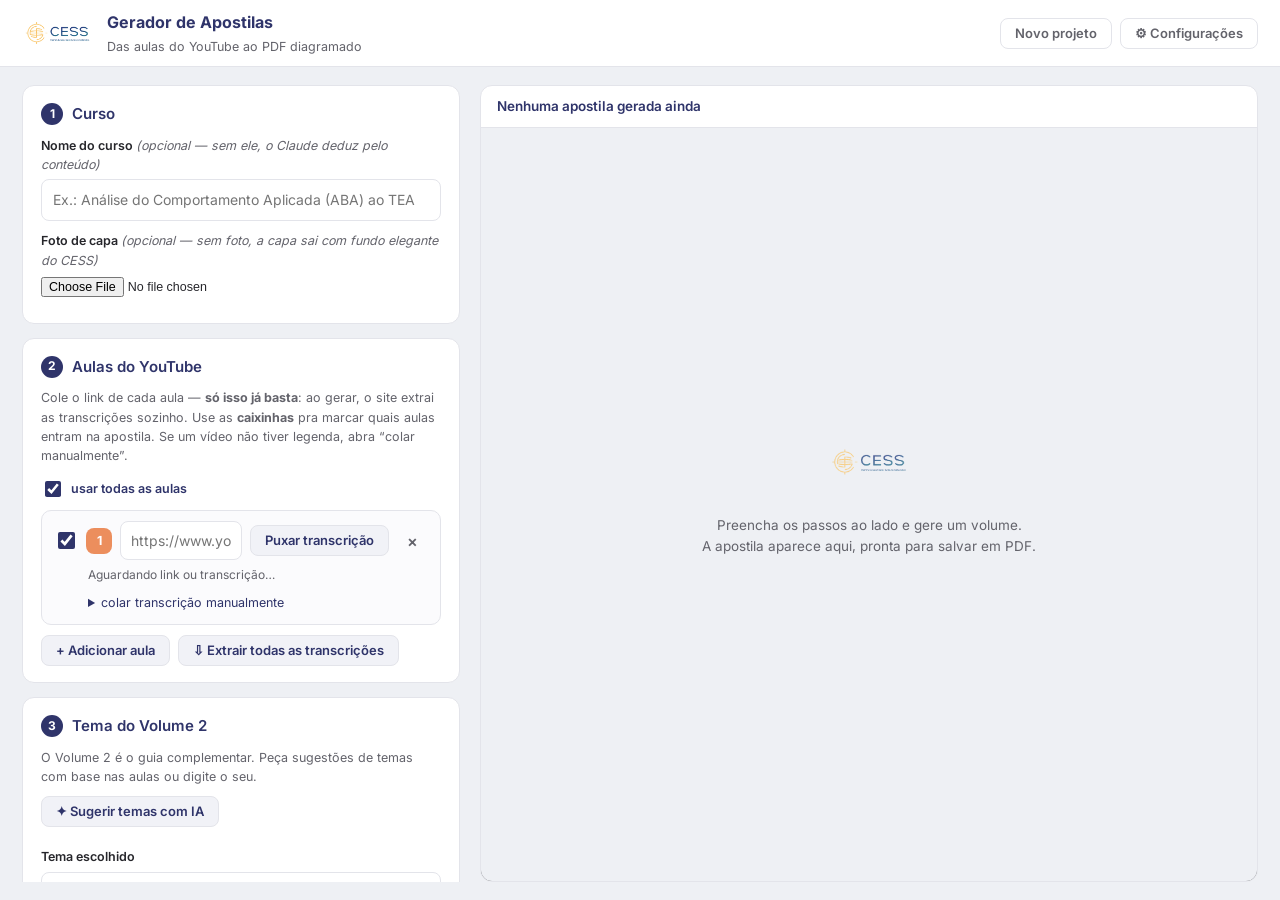
==== geradorpdf/index.html @ 1dcd6842 "Add files via upload" ====
<!DOCTYPE html>
<html lang="pt-BR">
<head>
<meta charset="utf-8">
<meta name="viewport" content="width=device-width, initial-scale=1">
<title>CESS — Gerador de Apostilas</title>
<link rel="icon" href="assets/logo-cess.png">
<link rel="stylesheet" href="assets/fonts/fonts.css">
<link rel="stylesheet" href="styles.css">
</head>
<body>

<header class="topo">
  <div class="topo-marca">
    <img src="assets/logo-cess.png" alt="CESS">
    <div>
      <strong>Gerador de Apostilas</strong>
      <span>Das aulas do YouTube ao PDF diagramado</span>
    </div>
  </div>
  <div class="topo-acoes">
    <button class="btn btn-fantasma" id="btnLimpar" title="Limpar projeto e começar do zero">Novo projeto</button>
    <button class="btn btn-fantasma" id="btnConfig">⚙ Configurações</button>
  </div>
</header>

<main class="layout">

  <!-- ===================== Coluna do fluxo ===================== -->
  <aside class="painel">

    <section class="cartao">
      <h2><span class="passo">1</span> Curso</h2>
      <label class="campo">
        <span>Nome do curso <em>(opcional — sem ele, o Claude deduz pelo conteúdo)</em></span>
        <input type="text" id="nomeCurso" placeholder="Ex.: Análise do Comportamento Aplicada (ABA) ao TEA">
      </label>
      <label class="campo">
        <span>Foto de capa <em>(opcional — sem foto, a capa sai com fundo elegante do CESS)</em></span>
        <input type="file" id="fotoCapa" accept="image/*">
      </label>
      <div id="capaPreview" class="capa-mini oculto"><img alt="capa"><button type="button" id="removerCapa">remover</button></div>
    </section>

    <section class="cartao">
      <h2><span class="passo">2</span> Aulas do YouTube</h2>
      <p class="dica">Cole o link de cada aula — <strong>só isso já basta</strong>: ao gerar, o site extrai as transcrições sozinho. Use as <strong>caixinhas</strong> pra marcar quais aulas entram na apostila. Se um vídeo não tiver legenda, abra “colar manualmente”.</p>
      <label class="chk-todas"><input type="checkbox" id="chkTodas" checked> usar todas as aulas</label>
      <div id="listaAulas"></div>
      <div class="aulas-acoes">
        <button class="btn btn-suave" id="btnAddAula">+ Adicionar aula</button>
        <button class="btn btn-suave" id="btnExtrairTodas">⇩ Extrair todas as transcrições</button>
      </div>
    </section>

    <section class="cartao">
      <h2><span class="passo">3</span> Tema do Volume 2</h2>
      <p class="dica">O Volume 2 é o guia complementar. Peça sugestões de temas com base nas aulas ou digite o seu.</p>
      <button class="btn btn-suave" id="btnTemas">✦ Sugerir temas com IA</button>
      <div id="listaTemas" class="temas"></div>
      <label class="campo">
        <span>Tema escolhido</span>
        <input type="text" id="temaEscolhido" placeholder="Clique numa sugestão ou digite aqui">
      </label>
    </section>

    <section class="cartao">
      <h2><span class="passo">4</span> Gerar apostilas</h2>
      <label class="campo">
        <span>Como gerar?</span>
        <select id="modoGeracao">
          <option value="claude">Grátis — pelo app do Claude (copiar e colar)</option>
          <option value="api">Automático — backend com chave da API</option>
        </select>
      </label>
      <p class="dica" id="dicaModo">No modo grátis, o botão do volume <strong>copia um pedido pronto</strong>. Cole numa conversa com o Claude e traga a resposta de volta no quadro abaixo.</p>
      <div class="volumes">
        <button class="vol" data-mode="vol1">
          <strong>Volume 1</strong>
          <span>Principais insights da 1ª aula</span>
        </button>
        <button class="vol" data-mode="vol2">
          <strong>Volume 2</strong>
          <span>Guia do tema complementar</span>
        </button>
        <button class="vol" data-mode="vol3">
          <strong>Volume 3</strong>
          <span>Manual completo do curso</span>
        </button>
      </div>
      <div id="statusGeracao" class="status oculto">
        <div class="spinner"></div>
        <div>
          <strong id="statusTitulo">Gerando…</strong>
          <span id="statusDetalhe"></span>
        </div>
        <button class="btn btn-fantasma" id="btnCancelar">Cancelar</button>
      </div>

      <div id="painelColar" class="colar">
        <h3>Modo grátis — cole aqui a resposta do Claude</h3>
        <p class="dica">Depois de colar o pedido numa conversa com o Claude, ele responde com um código que começa com <code>{</code>. Copie a resposta <strong>inteira</strong> e cole abaixo (serve para temas e para os volumes):</p>
        <textarea id="colarJson" rows="5" placeholder='Cole aqui a resposta (começa com { "titulo": ... ou { "temas": ... )'></textarea>
        <div class="colar-linha">
          <label class="campo">
            <span>Essa resposta é de qual volume?</span>
            <select id="colarDestino">
              <option value="auto">Detectar automaticamente</option>
              <option value="vol1">Volume 1</option>
              <option value="vol2">Volume 2</option>
              <option value="vol3">Volume 3</option>
            </select>
          </label>
          <button class="btn btn-primario" id="btnMontar">Montar apostila</button>
        </div>
      </div>
    </section>

  </aside>

  <!-- ===================== Coluna do preview ===================== -->
  <section class="preview">
    <div class="preview-barra">
      <div id="previewTitulo" class="preview-nome">Nenhuma apostila gerada ainda</div>
      <div class="preview-acoes">
        <button class="btn btn-fantasma oculto" id="btnEditar" title="Ativa a edição direta do texto no preview">✎ Editar texto</button>
        <button class="btn btn-primario oculto" id="btnPDF">⬇ Salvar PDF</button>
      </div>
    </div>
    <div class="preview-area" id="previewArea">
      <div class="vazio" id="previewVazio">
        <img src="assets/logo-cess.png" alt="">
        <p>Preencha os passos ao lado e gere um volume.<br>A apostila aparece aqui, pronta para salvar em PDF.</p>
      </div>
      <iframe id="previewFrame" class="oculto" title="Preview da apostila"></iframe>
    </div>
  </section>

</main>

<!-- ===================== Modal de configurações ===================== -->
<dialog id="modalConfig">
  <form method="dialog" class="config">
    <h2>Configurações</h2>

    <label class="campo">
      <span>Modelo do Claude</span>
      <select id="cfgModelo">
        <option value="claude-fable-5">Claude Fable 5 (recomendado)</option>
        <option value="claude-opus-5">Claude Opus 5</option>
        <option value="claude-sonnet-5">Claude Sonnet 5</option>
        <option value="claude-haiku-4-5-20251001">Claude Haiku 4.5 (mais rápido/barato)</option>
      </select>
    </label>

    <label class="campo">
      <span>Rodapé das apostilas</span>
      <input type="text" id="cfgRodape">
    </label>

    <details class="cfg-avancado">
      <summary>Avançado — usar sem backend</summary>
      <p class="dica">O normal é publicar este site no Cloudflare Pages com a variável <code>ANTHROPIC_API_KEY</code> (veja o README). Se você estiver rodando o site sem backend (ex.: GitHub Pages), pode colar sua chave aqui — ela fica salva <strong>somente neste navegador</strong>.</p>
      <label class="campo">
        <span>Chave da API Anthropic (opcional)</span>
        <input type="password" id="cfgChave" placeholder="sk-ant-...">
      </label>
    </details>

    <div class="config-acoes">
      <button class="btn btn-primario" value="salvar" id="btnSalvarConfig">Salvar</button>
      <button class="btn btn-fantasma" value="cancelar">Fechar</button>
    </div>
  </form>
</dialog>

<dialog id="modalCopiar">
  <form method="dialog" class="config">
    <h2>Pedido pronto!</h2>
    <p class="dica">Clique em <strong>Copiar tudo</strong> e cole numa conversa com o Claude (app ou claude.ai). Quando ele responder, traga a resposta para o quadro "Modo grátis" do site.</p>
    <textarea id="txtCopiar" rows="9"></textarea>
    <div class="config-acoes">
      <button class="btn btn-primario" type="button" id="btnCopiarTudo">📋 Copiar tudo</button>
      <button class="btn btn-fantasma" value="ok">Fechar</button>
    </div>
  </form>
</dialog>

<template id="tplAula">
  <div class="aula">
    <div class="aula-topo">
      <input type="checkbox" class="aula-usar" title="Usar esta aula na apostila" checked>
      <span class="aula-num"></span>
      <input type="text" class="aula-url" placeholder="https://www.youtube.com/watch?v=...">
      <button class="btn btn-suave aula-puxar" title="Extrair a transcrição do vídeo">Puxar transcrição</button>
      <button class="btn btn-x aula-remover" title="Remover aula">×</button>
    </div>
    <div class="aula-status"></div>
    <details class="aula-manual">
      <summary>colar transcrição manualmente</summary>
      <p class="dica">No YouTube: descrição do vídeo → <em>Mostrar transcrição</em> → selecione tudo e copie.</p>
      <input type="text" class="aula-titulo" placeholder="Título da aula (opcional)">
      <textarea class="aula-texto" rows="6" placeholder="Cole aqui a transcrição completa da aula"></textarea>
      <label class="aula-arquivo-linha">ou envie um arquivo de legenda/transcrição:
        <input type="file" class="aula-arquivo" accept=".txt,.srt,.vtt">
      </label>
    </details>
  </div>
</template>

<script type="module" src="app.js"></script>
</body>
</html>
---- geradorpdf/assets/fonts/fonts.css ----
/* Fontes self-hosted (mesmas dos PDFs de referência: Gelasio para títulos, Inter para texto) */
@font-face {
  font-family: 'Gelasio';
  font-style: normal;
  font-weight: 400;
  font-display: swap;
  src: url('./gelasio-latin-400-normal.woff2') format('woff2');
}
@font-face {
  font-family: 'Gelasio';
  font-style: italic;
  font-weight: 400;
  font-display: swap;
  src: url('./gelasio-latin-400-italic.woff2') format('woff2');
}
@font-face {
  font-family: 'Gelasio';
  font-style: normal;
  font-weight: 700;
  font-display: swap;
  src: url('./gelasio-latin-700-normal.woff2') format('woff2');
}
@font-face {
  font-family: 'Inter';
  font-style: normal;
  font-weight: 400;
  font-display: swap;
  src: url('./inter-latin-400-normal.woff2') format('woff2');
}
@font-face {
  font-family: 'Inter';
  font-style: normal;
  font-weight: 500;
  font-display: swap;
  src: url('./inter-latin-500-normal.woff2') format('woff2');
}
@font-face {
  font-family: 'Inter';
  font-style: normal;
  font-weight: 600;
  font-display: swap;
  src: url('./inter-latin-600-normal.woff2') format('woff2');
}
@font-face {
  font-family: 'Inter';
  font-style: normal;
  font-weight: 700;
  font-display: swap;
  src: url('./inter-latin-700-normal.woff2') format('woff2');
}
---- geradorpdf/styles.css ----
/* ============================================================
   CESS — Gerador de Apostilas (interface do app)
   ============================================================ */

:root {
  --navy: #2F346A;
  --navy-escuro: #232752;
  --laranja: #EC8E5D;
  --laranja-escuro: #D27443;
  --fundo: #eef0f4;
  --carta: #ffffff;
  --texto: #26262b;
  --texto-suave: #63636b;
  --linha: #e3e4ea;
  --erro: #B12C47;
  --ok: #1f7a4d;
}

* { box-sizing: border-box; }
html, body { margin: 0; height: 100%; }
body {
  font: 400 14px/1.55 Inter, system-ui, sans-serif;
  color: var(--texto);
  background: var(--fundo);
  display: flex;
  flex-direction: column;
}

.oculto { display: none !important; }

/* ---------- Topo ---------- */
.topo {
  background: var(--carta);
  border-bottom: 1px solid var(--linha);
  padding: 10px 22px;
  display: flex; align-items: center; justify-content: space-between;
  gap: 16px;
}
.topo-marca { display: flex; align-items: center; gap: 14px; }
.topo-marca img { height: 40px; }
.topo-marca strong { display: block; font-size: 16px; color: var(--navy); }
.topo-marca span { font-size: 12.5px; color: var(--texto-suave); }
.topo-acoes { display: flex; gap: 8px; }

/* ---------- Layout ---------- */
.layout {
  flex: 1;
  display: grid;
  grid-template-columns: 440px 1fr;
  gap: 18px;
  padding: 18px 22px;
  min-height: 0;
}
@media (max-width: 980px) { .layout { grid-template-columns: 1fr; } }

.painel { display: flex; flex-direction: column; gap: 14px; overflow-y: auto; padding-right: 2px; }

.cartao {
  background: var(--carta);
  border: 1px solid var(--linha);
  border-radius: 12px;
  padding: 16px 18px;
}
.cartao h2 {
  margin: 0 0 10px;
  font-size: 15px; font-weight: 600; color: var(--navy);
  display: flex; align-items: center; gap: 9px;
}
.passo {
  width: 22px; height: 22px; border-radius: 50%;
  background: var(--navy); color: #fff;
  display: inline-flex; align-items: center; justify-content: center;
  font-size: 12px; font-weight: 700;
}

.dica { font-size: 12.5px; color: var(--texto-suave); margin: 4px 0 10px; }
.dica code { background: #f1f2f6; padding: 1px 5px; border-radius: 4px; }

.campo { display: block; margin: 10px 0; }
.campo span { display: block; font-size: 12.5px; font-weight: 600; color: var(--texto); margin-bottom: 5px; }
.campo span em { font-weight: 400; color: var(--texto-suave); }
.campo input[type="text"], .campo input[type="password"], .campo select, textarea {
  width: 100%;
  border: 1px solid var(--linha);
  border-radius: 8px;
  padding: 9px 11px;
  font: inherit;
  color: var(--texto);
  background: #fff;
}
.campo input:focus, .campo select:focus, textarea:focus {
  outline: 2px solid rgba(47, 52, 106, .25);
  border-color: var(--navy);
}
.campo input[type="file"] { font-size: 12.5px; }

/* ---------- Botões ---------- */
.btn {
  border: 1px solid transparent;
  border-radius: 8px;
  padding: 8px 14px;
  font: 600 13px/1 Inter, sans-serif;
  cursor: pointer;
  transition: .15s;
  white-space: nowrap;
}
.btn-primario { background: var(--navy); color: #fff; }
.btn-primario:hover { background: var(--navy-escuro); }
.btn-suave { background: #f1f2f7; color: var(--navy); border-color: var(--linha); }
.btn-suave:hover { background: #e7e9f2; }
.btn-fantasma { background: transparent; color: var(--texto-suave); border-color: var(--linha); }
.btn-fantasma:hover { color: var(--navy); border-color: var(--navy); }
.btn-x { background: transparent; color: var(--texto-suave); font-size: 16px; padding: 4px 9px; }
.btn-x:hover { color: var(--erro); }
.btn[disabled] { opacity: .5; cursor: not-allowed; }

/* ---------- Aulas ---------- */
.aula {
  border: 1px solid var(--linha);
  border-radius: 10px;
  padding: 10px 12px;
  margin-bottom: 10px;
  background: #fbfbfd;
}
.aula-topo { display: flex; gap: 8px; align-items: center; }
.aula-usar { width: 17px; height: 17px; accent-color: var(--navy); cursor: pointer; flex: 0 0 17px; }
.chk-todas { display: inline-flex; align-items: center; gap: 7px; font-size: 12.5px; font-weight: 600; color: var(--navy); margin: 2px 0 10px; cursor: pointer; }
.chk-todas input { width: 16px; height: 16px; accent-color: var(--navy); cursor: pointer; }
.aulas-acoes { display: flex; gap: 8px; flex-wrap: wrap; }
.aula-num {
  flex: 0 0 26px; height: 26px; border-radius: 8px;
  background: var(--laranja); color: #fff;
  display: inline-flex; align-items: center; justify-content: center;
  font-size: 12.5px; font-weight: 700;
}
.aula-url { flex: 1; border: 1px solid var(--linha); border-radius: 8px; padding: 8px 10px; font: inherit; min-width: 0; }
.aula-status { font-size: 12px; color: var(--texto-suave); margin: 6px 0 0 34px; }
.aula-status.ok { color: var(--ok); }
.aula-status.err { color: var(--erro); }
.aula-manual { margin: 8px 0 2px 34px; }
.aula-manual summary { font-size: 12.5px; color: var(--navy); cursor: pointer; }
.aula-manual textarea { margin-top: 6px; font-size: 12.5px; }
.aula-manual .aula-titulo { width: 100%; margin-top: 8px; border: 1px solid var(--linha); border-radius: 8px; padding: 8px 10px; font: inherit; }

/* ---------- Temas ---------- */
.temas { display: flex; flex-wrap: wrap; gap: 7px; margin: 10px 0 2px; }
.tema {
  border: 1px solid var(--linha);
  background: #fbfbfd;
  border-radius: 999px;
  padding: 6px 12px;
  font-size: 12.5px;
  cursor: pointer;
  transition: .15s;
}
.tema:hover { border-color: var(--laranja-escuro); }
.tema.ativo { background: var(--laranja); border-color: var(--laranja-escuro); color: #fff; font-weight: 600; }

/* ---------- Volumes ---------- */
.volumes { display: grid; gap: 8px; }
.vol {
  display: flex; flex-direction: column; align-items: flex-start; gap: 2px;
  border: 1px solid var(--linha);
  background: #fbfbfd;
  border-radius: 10px;
  padding: 10px 14px;
  cursor: pointer;
  text-align: left;
  font: inherit;
  transition: .15s;
}
.vol:hover { border-color: var(--navy); background: #f4f5fb; }
.vol strong { color: var(--navy); font-size: 13.5px; }
.vol span { font-size: 12.5px; color: var(--texto-suave); }
.vol[disabled] { opacity: .55; cursor: not-allowed; }

/* ---------- Status de geração ---------- */
.status {
  margin-top: 12px;
  display: flex; align-items: center; gap: 12px;
  background: #f4f5fb;
  border: 1px solid var(--linha);
  border-radius: 10px;
  padding: 10px 12px;
}
.status strong { display: block; font-size: 13px; color: var(--navy); }
.status span { font-size: 12px; color: var(--texto-suave); }
.status > div:nth-child(2) { flex: 1; }
.spinner {
  width: 20px; height: 20px; flex: 0 0 20px;
  border: 3px solid #d8daea;
  border-top-color: var(--navy);
  border-radius: 50%;
  animation: gira .8s linear infinite;
}
@keyframes gira { to { transform: rotate(360deg); } }

/* ---------- Preview ---------- */
.preview {
  background: var(--carta);
  border: 1px solid var(--linha);
  border-radius: 12px;
  display: flex; flex-direction: column;
  min-height: 70vh;
  overflow: hidden;
}
.preview-barra {
  display: flex; align-items: center; justify-content: space-between; gap: 12px;
  padding: 10px 16px;
  border-bottom: 1px solid var(--linha);
}
.preview-nome { font-size: 13.5px; font-weight: 600; color: var(--navy); overflow: hidden; text-overflow: ellipsis; white-space: nowrap; }
.preview-acoes { display: flex; gap: 8px; }
.preview-area { flex: 1; position: relative; background: #4b4e55; }
.preview-area iframe { position: absolute; inset: 0; width: 100%; height: 100%; border: 0; }
.vazio {
  position: absolute; inset: 0;
  display: flex; flex-direction: column; align-items: center; justify-content: center; gap: 16px;
  background: var(--fundo);
  color: var(--texto-suave);
  text-align: center;
  font-size: 13.5px;
}
.vazio img { height: 46px; opacity: .8; }

/* ---------- Capa mini ---------- */
.capa-mini { display: flex; align-items: center; gap: 10px; margin-top: 8px; }
.capa-mini img { height: 54px; border-radius: 6px; border: 1px solid var(--linha); }
.capa-mini button { border: 0; background: none; color: var(--erro); font-size: 12px; cursor: pointer; }

/* ---------- Modal ---------- */
dialog {
  border: 0; border-radius: 14px;
  box-shadow: 0 18px 60px rgba(20,22,40,.35);
  padding: 0;
  width: min(480px, 92vw);
}
dialog::backdrop { background: rgba(24,26,42,.45); }
.config { padding: 22px 24px; }
.config h2 { margin: 0 0 12px; font-size: 16px; color: var(--navy); }
.config-acoes { display: flex; gap: 8px; justify-content: flex-end; margin-top: 16px; }
.cfg-avancado { margin-top: 12px; border-top: 1px dashed var(--linha); padding-top: 12px; }
.cfg-avancado summary { font-size: 13px; color: var(--texto-suave); cursor: pointer; }

/* ---------- Modo grátis (colar resposta) ---------- */
.colar {
  margin-top: 14px;
  border: 1.5px dashed var(--linha);
  border-radius: 10px;
  padding: 12px 14px;
  background: #fbfbfd;
}
.colar h3 { margin: 0 0 6px; font-size: 13px; color: var(--navy); }
.colar textarea { font-size: 12.5px; }
.colar-linha { display: flex; gap: 10px; align-items: flex-end; }
.colar-linha .campo { flex: 1; margin: 8px 0 0; }
.colar-linha .btn { margin-bottom: 1px; }
.aula-arquivo-linha { display: block; margin-top: 8px; font-size: 12px; color: var(--texto-suave); }
.aula-arquivo-linha input { font-size: 12px; margin-top: 4px; display: block; }
#modalCopiar textarea { width: 100%; font-size: 11.5px; }

/* ---------- Toast ---------- */
.toast {
  position: fixed; bottom: 20px; left: 50%; transform: translateX(-50%);
  background: var(--navy-escuro); color: #fff;
  padding: 11px 18px; border-radius: 10px;
  font-size: 13px; z-index: 99;
  box-shadow: 0 8px 28px rgba(20,22,40,.4);
  max-width: min(560px, 90vw);
}
.toast.erro { background: var(--erro); }
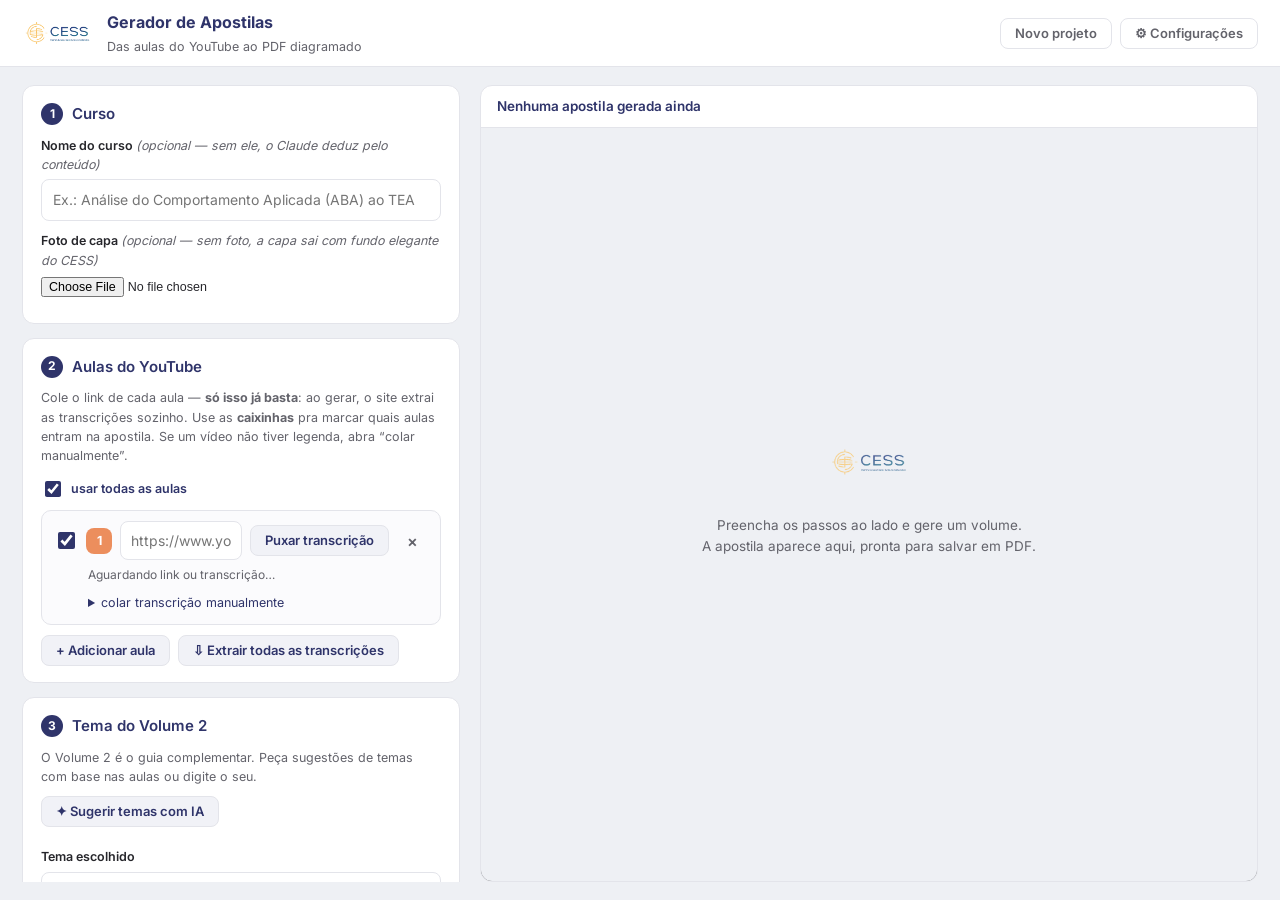
==== commit 6efc59f0: "Update index.html" ====
--- a/geradorpdf/index.html
+++ b/geradorpdf/index.html
@@ -158,6 +158,11 @@
       <input type="text" id="cfgRodape">
     </label>
 
+    <label class="campo">
+      <span>Extrator Google (Apps Script) <em>— recomendado: torna a extração de transcrições confiável. Veja como criar no arquivo extrator-google.gs / README.</em></span>
+      <input type="text" id="cfgGas" placeholder="https://script.google.com/macros/s/…/exec">
+    </label>
+
     <details class="cfg-avancado">
       <summary>Avançado — usar sem backend</summary>
       <p class="dica">O normal é publicar este site no Cloudflare Pages com a variável <code>ANTHROPIC_API_KEY</code> (veja o README). Se você estiver rodando o site sem backend (ex.: GitHub Pages), pode colar sua chave aqui — ela fica salva <strong>somente neste navegador</strong>.</p>
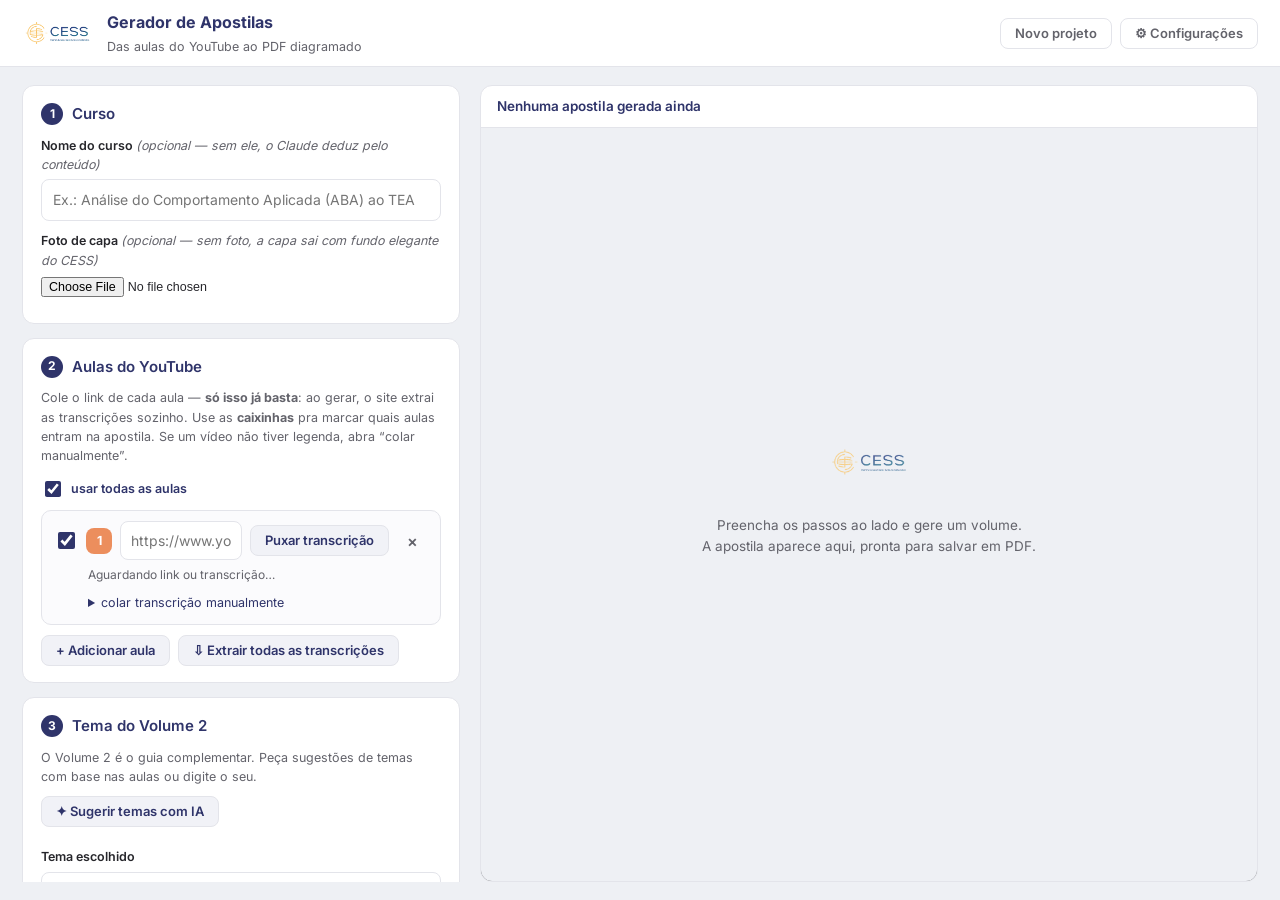
==== commit 7712404f: "Update index.html" ====
--- a/geradorpdf/index.html
+++ b/geradorpdf/index.html
@@ -163,6 +163,11 @@
       <input type="text" id="cfgGas" placeholder="https://script.google.com/macros/s/…/exec">
     </label>
 
+    <label class="campo">
+      <span>Transcrição por IA — chave do Gemini <em>(grátis, sem cartão: aistudio.google.com/apikey → "Criar chave de API" → cole aqui. Transcreve até vídeo SEM legenda, igual ao NotebookLM.)</em></span>
+      <input type="password" id="cfgGemini" placeholder="AIza…">
+    </label>
+
     <details class="cfg-avancado">
       <summary>Avançado — usar sem backend</summary>
       <p class="dica">O normal é publicar este site no Cloudflare Pages com a variável <code>ANTHROPIC_API_KEY</code> (veja o README). Se você estiver rodando o site sem backend (ex.: GitHub Pages), pode colar sua chave aqui — ela fica salva <strong>somente neste navegador</strong>.</p>
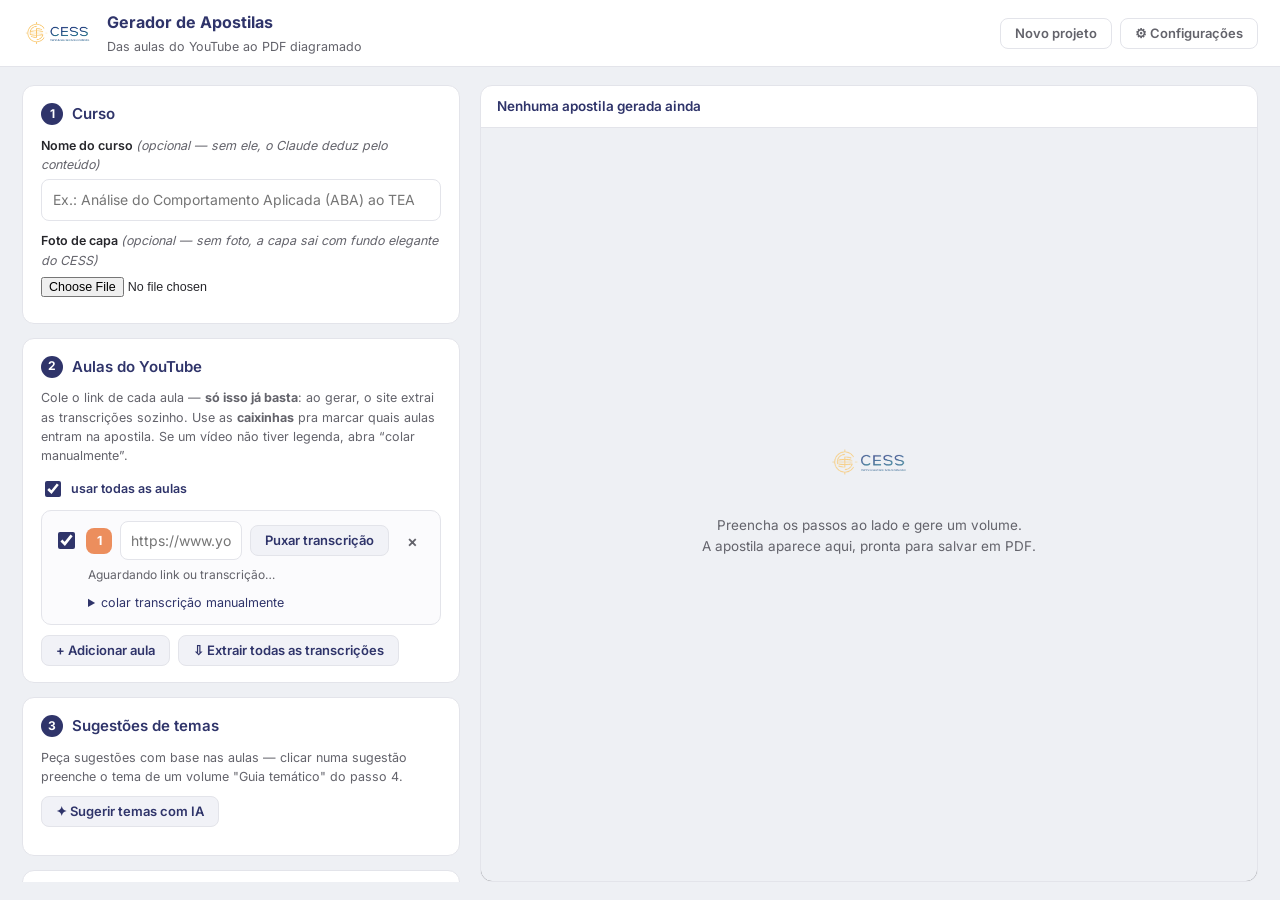
==== commit 249a7fd5: "Update index.html" ====
--- a/geradorpdf/index.html
+++ b/geradorpdf/index.html
@@ -54,14 +54,10 @@
     </section>
 
     <section class="cartao">
-      <h2><span class="passo">3</span> Tema do Volume 2</h2>
-      <p class="dica">O Volume 2 é o guia complementar. Peça sugestões de temas com base nas aulas ou digite o seu.</p>
+      <h2><span class="passo">3</span> Sugestões de temas</h2>
+      <p class="dica">Peça sugestões com base nas aulas — clicar numa sugestão preenche o tema de um volume "Guia temático" do passo 4.</p>
       <button class="btn btn-suave" id="btnTemas">✦ Sugerir temas com IA</button>
       <div id="listaTemas" class="temas"></div>
-      <label class="campo">
-        <span>Tema escolhido</span>
-        <input type="text" id="temaEscolhido" placeholder="Clique numa sugestão ou digite aqui">
-      </label>
     </section>
 
     <section class="cartao">
@@ -69,25 +65,15 @@
       <label class="campo">
         <span>Como gerar?</span>
         <select id="modoGeracao">
+          <option value="gemini">Grátis — tudo aqui no site (Gemini)</option>
           <option value="claude">Grátis — pelo app do Claude (copiar e colar)</option>
-          <option value="api">Automático — backend com chave da API</option>
+          <option value="api">Automático — API da Anthropic (pago)</option>
         </select>
       </label>
-      <p class="dica" id="dicaModo">No modo grátis, o botão do volume <strong>copia um pedido pronto</strong>. Cole numa conversa com o Claude e traga a resposta de volta no quadro abaixo.</p>
-      <div class="volumes">
-        <button class="vol" data-mode="vol1">
-          <strong>Volume 1</strong>
-          <span>Principais insights da 1ª aula</span>
-        </button>
-        <button class="vol" data-mode="vol2">
-          <strong>Volume 2</strong>
-          <span>Guia do tema complementar</span>
-        </button>
-        <button class="vol" data-mode="vol3">
-          <strong>Volume 3</strong>
-          <span>Manual completo do curso</span>
-        </button>
-      </div>
+      <p class="dica" id="dicaModo"></p>
+      <p class="dica">Monte quantos volumes quiser — até vários de um vídeo só. Tipos: <strong>Insights</strong> (1ª aula marcada), <strong>Guia temático</strong> (você define o tema) e <strong>Manual completo</strong> (todas as aulas marcadas).</p>
+      <div id="listaVolumes"></div>
+      <button class="btn btn-suave" id="btnAddVolume">+ Adicionar volume</button>
       <div id="statusGeracao" class="status oculto">
         <div class="spinner"></div>
         <div>
@@ -106,9 +92,6 @@
             <span>Essa resposta é de qual volume?</span>
             <select id="colarDestino">
               <option value="auto">Detectar automaticamente</option>
-              <option value="vol1">Volume 1</option>
-              <option value="vol2">Volume 2</option>
-              <option value="vol3">Volume 3</option>
             </select>
           </label>
           <button class="btn btn-primario" id="btnMontar">Montar apostila</button>
@@ -196,6 +179,24 @@
   </form>
 </dialog>
 
+<template id="tplVolume">
+  <div class="volume-row">
+    <div class="volume-topo">
+      <span class="vol-num"></span>
+      <select class="vol-tipo">
+        <option value="insights">Insights da 1ª aula</option>
+        <option value="tema">Guia temático</option>
+        <option value="manual">Manual completo</option>
+      </select>
+      <button class="btn btn-primario vol-gerar">Gerar</button>
+      <button class="btn btn-suave vol-ver oculto" title="Reabrir esta apostila no preview">Ver</button>
+      <button class="btn btn-x vol-remover" title="Remover volume">×</button>
+    </div>
+    <input type="text" class="vol-tema oculto" placeholder="Tema deste volume (clique numa sugestão do passo 3 ou digite)">
+    <div class="vol-status"></div>
+  </div>
+</template>
+
 <template id="tplAula">
   <div class="aula">
     <div class="aula-topo">
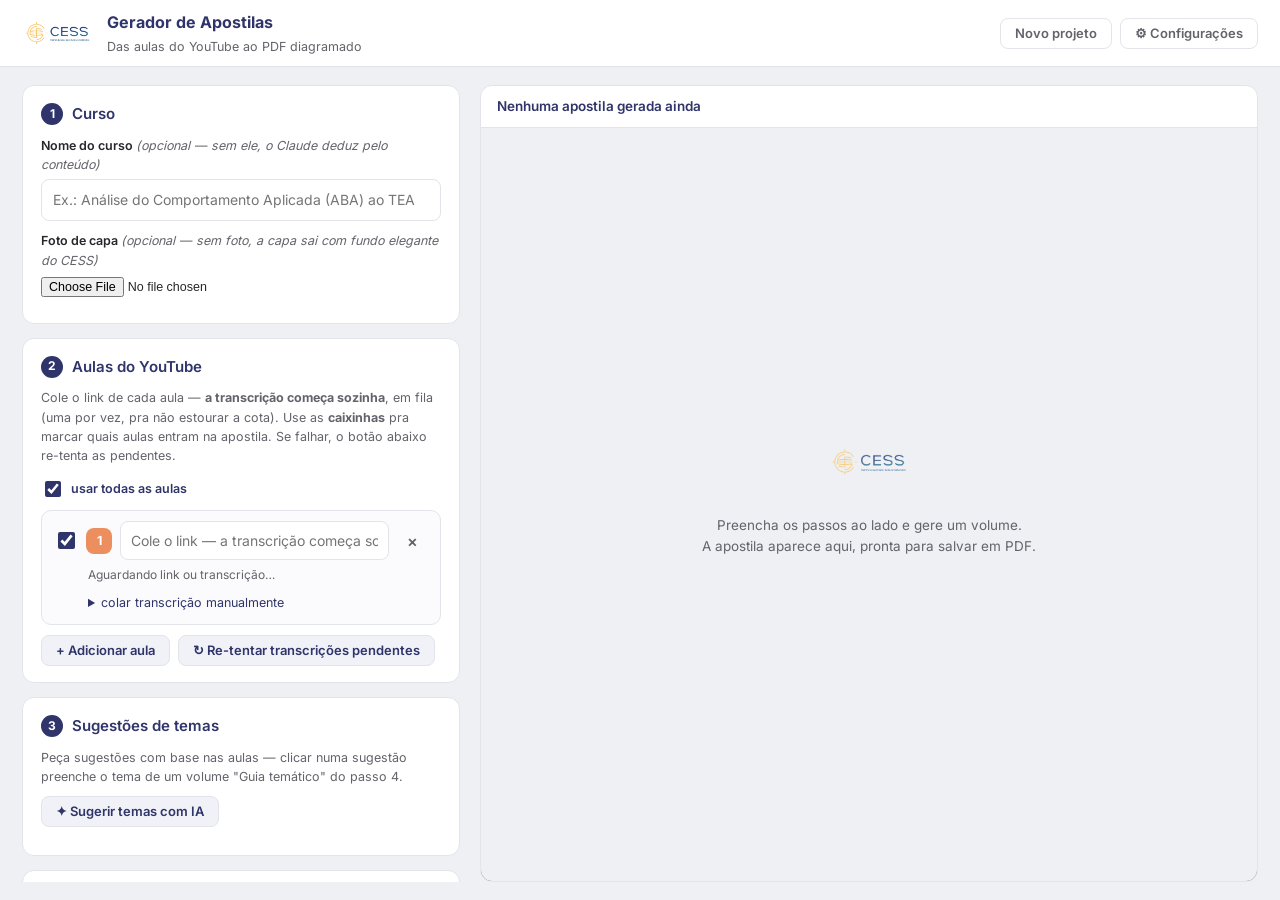
==== commit e479c861: "Update index.html" ====
--- a/geradorpdf/index.html
+++ b/geradorpdf/index.html
@@ -44,12 +44,12 @@
 
     <section class="cartao">
       <h2><span class="passo">2</span> Aulas do YouTube</h2>
-      <p class="dica">Cole o link de cada aula — <strong>só isso já basta</strong>: ao gerar, o site extrai as transcrições sozinho. Use as <strong>caixinhas</strong> pra marcar quais aulas entram na apostila. Se um vídeo não tiver legenda, abra “colar manualmente”.</p>
+      <p class="dica">Cole o link de cada aula — <strong>a transcrição começa sozinha</strong>, em fila (uma por vez, pra não estourar a cota). Use as <strong>caixinhas</strong> pra marcar quais aulas entram na apostila. Se falhar, o botão abaixo re-tenta as pendentes.</p>
       <label class="chk-todas"><input type="checkbox" id="chkTodas" checked> usar todas as aulas</label>
       <div id="listaAulas"></div>
       <div class="aulas-acoes">
         <button class="btn btn-suave" id="btnAddAula">+ Adicionar aula</button>
-        <button class="btn btn-suave" id="btnExtrairTodas">⇩ Extrair todas as transcrições</button>
+        <button class="btn btn-suave" id="btnExtrairTodas">↻ Re-tentar transcrições pendentes</button>
       </div>
     </section>
 
@@ -202,8 +202,7 @@
     <div class="aula-topo">
       <input type="checkbox" class="aula-usar" title="Usar esta aula na apostila" checked>
       <span class="aula-num"></span>
-      <input type="text" class="aula-url" placeholder="https://www.youtube.com/watch?v=...">
-      <button class="btn btn-suave aula-puxar" title="Extrair a transcrição do vídeo">Puxar transcrição</button>
+      <input type="text" class="aula-url" placeholder="Cole o link — a transcrição começa sozinha">
       <button class="btn btn-x aula-remover" title="Remover aula">×</button>
     </div>
     <div class="aula-status"></div>
--- a/geradorpdf/styles.css
+++ b/geradorpdf/styles.css
@@ -174,6 +174,26 @@
 .vol span { font-size: 12.5px; color: var(--texto-suave); }
 .vol[disabled] { opacity: .55; cursor: not-allowed; }
 
+/* ---------- Volumes dinâmicos ---------- */
+.volume-row {
+  border: 1px solid var(--linha);
+  border-radius: 10px;
+  padding: 10px 12px;
+  margin-bottom: 10px;
+  background: #fbfbfd;
+}
+.volume-topo { display: flex; gap: 8px; align-items: center; }
+.vol-num {
+  flex: 0 0 26px; height: 26px; border-radius: 8px;
+  background: var(--navy); color: #fff;
+  display: inline-flex; align-items: center; justify-content: center;
+  font-size: 12.5px; font-weight: 700;
+}
+.vol-tipo { flex: 1; border: 1px solid var(--linha); border-radius: 8px; padding: 8px 10px; font: inherit; min-width: 0; background: #fff; }
+.vol-tema { width: 100%; margin-top: 8px; border: 1px solid var(--linha); border-radius: 8px; padding: 8px 10px; font: inherit; }
+.vol-status { font-size: 12px; color: var(--texto-suave); margin: 6px 0 0 34px; }
+.vol-status.ok { color: var(--ok); }
+
 /* ---------- Status de geração ---------- */
 .status {
   margin-top: 12px;
